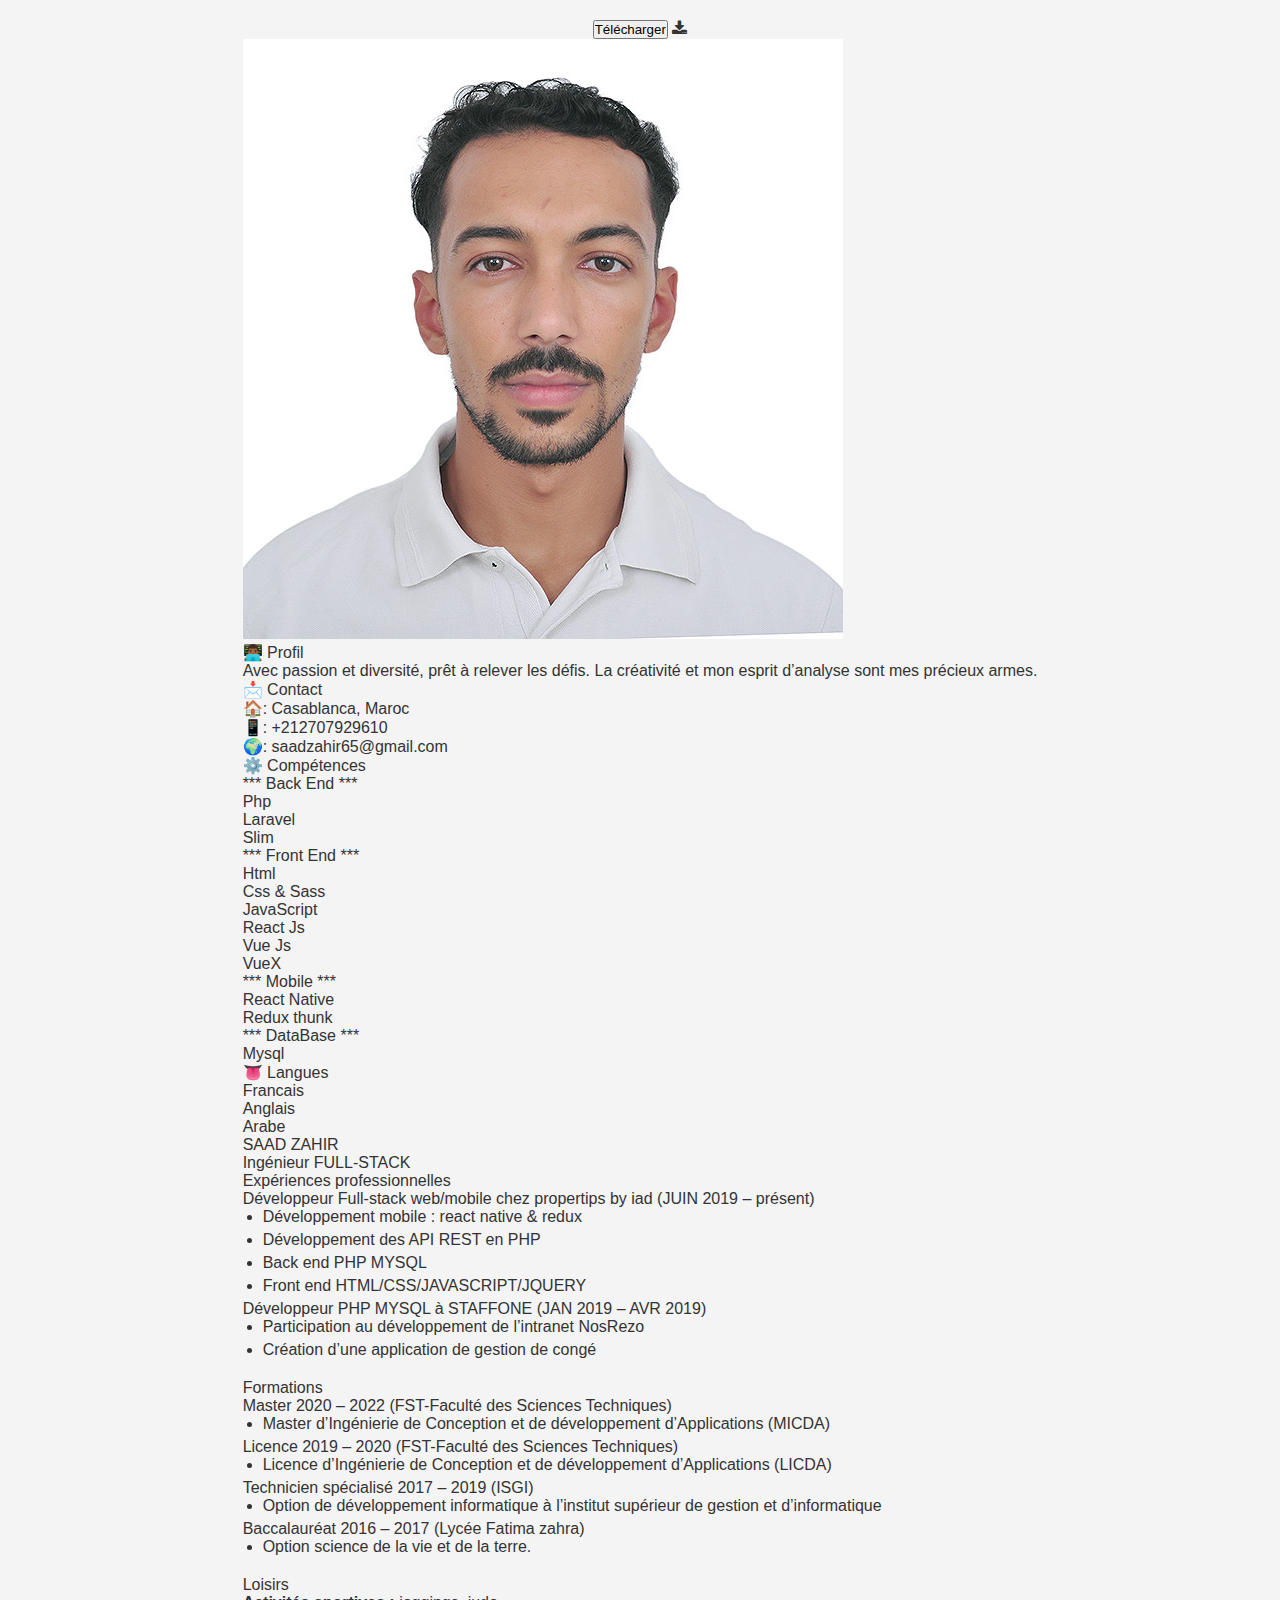
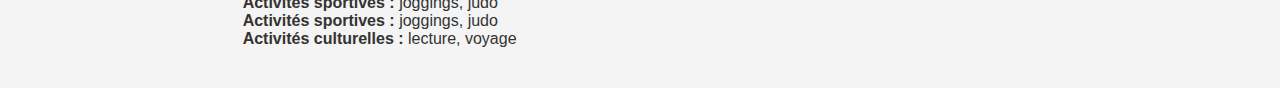
==== index_.html @ a20afd62 "new design" ====
<!DOCTYPE html>
<html lang="en">
<head>
    <meta charset="UTF-8">
    <meta http-equiv="X-UA-Compatible" content="IE=edge">
    <meta name="viewport" content="width=device-width, initial-scale=1.0">
    <link rel="stylesheet"
    href=
"https://cdnjs.cloudflare.com/ajax/libs/font-awesome/4.7.0/css/font-awesome.min.css">
    <link rel="stylesheet" href="https://fonts.googleapis.com/icon?family=Material+Icons">
    <link rel="stylesheet" href="./style/styles.css"/>

    <title>ZAHIR SAAD RESUME</title>


</head>
<!-- <input type="button" class="generatePDF" value="Télécharger" id="generatePDF"></input> -->
<div class="input-icons">
    <input type="button" class="generatePDF" value="Télécharger" id="generatePDF"></input>
    <i class="fa fa-download download">
    </i>
</div>
<body id="cv_body">
    <div id="main" class="main">
        <div class="leftBar">
            <div class="img-profil"><img src="./astess/Image/saad.jpg" alt="image saad"></div>
            <div class="title-Block">👨🏾‍💻 Profil</div>
            <p class="ligne">Avec passion et diversité, prêt à relever les défis. La
                créativité et mon esprit d’analyse sont mes précieux armes.</p>
            <div class="title-Block">📩 Contact</div>
            <p class="ligne">🏠: Casablanca, Maroc</p>
            <p class="ligne">📱: +212707929610</p>
            <p class="ligne">🌍: saadzahir65@gmail.com</p>
            <div class="title-Block">⚙️ Compétences</div>
                <!-- back End -->
                <div class="skillsChapeau">*** Back End ***</div>
                <div class="skillsProgress">
                    <div class="techName ligne">Php</div>
                    <div class="progressBarContainer">
                        <div style="width: 100%; border-top-right-radius: 50px; border-bottom-right-radius: 50px;" class="progressEmpty"></div>
                        <div style="width: 0%;" class="progressFull"></div>
                    </div>
                </div>
                <div class="skillsProgress">
                    <div class="techName ligne">Laravel</div>
                    <div class="progressBarContainer">
                        <div style="width: 90%;" class="progressEmpty"></div>
                        <div style="width: 10%;" class="progressFull"></div>
                    </div>
                </div>
                <div class="skillsProgress">
                    <div class="techName ligne">Slim</div>
                    <div class="progressBarContainer">
                        <div style="width: 90%;" class="progressEmpty"></div>
                        <div style="width: 10%;" class="progressFull"></div>
                    </div>
                </div>
                <!-- Fornt End -->
                <div class="skillsChapeau">*** Front End ***</div>
                <div class="skillsProgress">
                    <div class="techName ligne">Html</div>
                    <div class="progressBarContainer">
                        <div style="width: 100%; border-top-right-radius: 50px; border-bottom-right-radius: 50px;" class="progressEmpty"></div>
                        <div style="width: 0%;" class="progressFull"></div>
                    </div>
                </div>
                <div class="skillsProgress">
                    <div class="techName ligne">Css & Sass</div>
                    <div class="progressBarContainer">
                        <div style="width: 90%;" class="progressEmpty"></div>
                        <div style="width: 10%;" class="progressFull"></div>
                    </div>
                </div>
                <div class="skillsProgress">
                    <div class="techName ligne">JavaScript</div>
                    <div class="progressBarContainer">
                        <div style="width: 100%; border-top-right-radius: 50px; border-bottom-right-radius: 50px;" class="progressEmpty"></div>
                        <div style="width: 0%;" class="progressFull"></div>
                    </div>
                </div>
                <div class="skillsProgress">
                    <div class="techName ligne">React Js</div>
                    <div class="progressBarContainer">
                        <div style="width: 90%;" class="progressEmpty"></div>
                        <div style="width: 10%;" class="progressFull"></div>
                    </div>
                </div>
                <div class="skillsProgress">
                    <div class="techName ligne">Vue Js</div>
                    <div class="progressBarContainer">
                        <div style="width: 90%;" class="progressEmpty"></div>
                        <div style="width: 10%;" class="progressFull"></div>
                    </div>
                </div>
                <div class="skillsProgress">
                    <div class="techName ligne">VueX</div>
                    <div class="progressBarContainer">
                        <div style="width: 90%;" class="progressEmpty"></div>
                        <div style="width: 10%;" class="progressFull"></div>
                    </div>
                </div>
                <!-- Mobile -->
                <div class="skillsChapeau">*** Mobile ***</div>
                <div class="skillsProgress">
                    <div class="techName ligne">React Native</div>
                    <div class="progressBarContainer">
                        <div style="width: 100%; border-top-right-radius: 50px; border-bottom-right-radius: 50px;" class="progressEmpty"></div>
                        <div style="width: 0%;" class="progressFull"></div>
                    </div>
                </div>
                <div class="skillsProgress">
                    <div class="techName ligne">Redux thunk</div>
                    <div class="progressBarContainer">
                        <div style="width: 100%; border-top-right-radius: 50px; border-bottom-right-radius: 50px;" class="progressEmpty"></div>
                        <div style="width: 0%;" class="progressFull"></div>
                    </div>
                </div>
                <div class="skillsChapeau">*** DataBase ***</div>
                <div class="skillsProgress">
                    <div class="techName ligne">Mysql</div>
                    <div class="progressBarContainer">
                        <div style="width: 100%; border-top-right-radius: 50px; border-bottom-right-radius: 50px;" class="progressEmpty"></div>
                        <div style="width: 0%;" class="progressFull"></div>
                    </div>
                </div>
            <div class="title-Block">👅 Langues</div>
            <div class="skillsProgress">
                <div class="techName ligne">Francais</div>
                <div class="progressBarContainer">
                    <div style="width: 90%;" class="progressEmpty"></div>
                    <div style="width: 10%;" class="progressFull"></div>
                </div>
            </div>
            <div class="skillsProgress">
                <div class="techName ligne">Anglais</div>
                <div class="progressBarContainer">
                    <div style="width: 90%;" class="progressEmpty"></div>
                    <div style="width: 10%;" class="progressFull"></div>
                </div>
            </div>
            <div class="skillsProgress">
                <div class="techName ligne">Arabe</div>
                <div class="progressBarContainer">
                    <div style="width: 100%; border-top-right-radius: 50px; border-bottom-right-radius: 50px;" class="progressEmpty"></div>
                    <div style="width: 0%;" class="progressFull"></div>
                </div>
            </div>
        </div>
        <div class="bodyResume">
            <div class="cardName">
                <div class="cardNameContent">
                    <p class="name">SAAD ZAHIR</p>
                    <p class="profil">Ingénieur FULL-STACK</p>
                </div>
            </div>
            <div class="content">
                <div class="experience">
                    <div class="experienceBlock">Expériences professionnelles</div>
                    <div class="ligne"></div>
                    <div class="detailsJob">
                        <p>Développeur Full-stack web/mobile chez propertips by iad (JUIN 2019 – présent)</p>
                        <ul>
                            <li>Développement mobile : react native & redux</li>
                            <li>Développement des API REST en PHP</li>
                            <li>Back end PHP MYSQL</li>
                            <li>Front end HTML/CSS/JAVASCRIPT/JQUERY</li>
                        </ul>
                    </div>
                    <div class="detailsJob">
                        <p>Développeur PHP MYSQL à STAFFONE (JAN 2019 – AVR 2019)</p>
                        <ul>
                            <li>Participation au développement de l’intranet
                                NosRezo</li>
                            <li>Création d’une application de gestion de
                                congé</li>
                        </ul>
                    </div>
                </div>
                <div class="experience">
                    <div class="experienceBlock">Formations</div>
                    <div class="ligne"></div>
                    <div class="detailsJob">
                        <p>Master 2020 – 2022 (FST-Faculté des Sciences Techniques)</p>
                        <ul>
                            <li>Master d’Ingénierie de Conception et de
                                développement d’Applications (MICDA)</li>
                        </ul>
                    </div>
                    <div class="detailsJob">
                        <p>Licence 2019 – 2020 (FST-Faculté des Sciences Techniques)</p>
                        <ul>
                            <li>Licence d’Ingénierie de Conception et de
                                développement d’Applications (LICDA)</li>
                        </ul>
                    </div>
                    <div class="detailsJob">
                        <p>Technicien spécialisé 2017 – 2019 (ISGI)</p>
                        <ul>
                            <li>Option de développement informatique à
                                l’institut supérieur de gestion et d’informatique</li>
                        </ul>
                    </div>
                    <div class="detailsJob">

                        <p>Baccalauréat 2016 – 2017 (Lycée Fatima zahra)</p>
                        <ul>
                            <li>Option science de la vie et de la terre.</li>
                        </ul>
                    </div>
                </div>
                <div class="experience">
                    <div class="experienceBlock">Loisirs</div>
                    <div class="ligne"></div>
                    <div class="detailsJob">
                        <p><b>Activités sportives :</b> joggings, judo</p>
                        <p><b>Activités sportives :</b> joggings, judo</p>
                        <p><b>Activités culturelles :</b> lecture, voyage</p>
                    </div>
                </div>
            </div>
        </div>
    </div>
    
</body>
</html>
<script src="./javascript/telecharger.js"></script>
---- style/styles.css ----
* {
    padding: 0;
    margin: 0;
    box-sizing: border-box;
}

body {
    background-color: #f4f4f4;
    font-family: Arial, sans-serif;
    color: #333;
    display: flex;
    flex-direction: column;
    align-items: center;
    padding: 20px;
}

.container {
    display: flex;
    flex-direction: row;
    width: 80%;
    background: white;
    box-shadow: 0 0 10px rgba(0, 0, 0, 0.1);
    margin-bottom: 20px;
}

.sidebar {
    background-color: #2B3A48;
    color: white;
    padding: 20px;
    flex: 1;
}

.profile-img img {
    width: 150px;
    height: 150px;
    border-radius: 50%;
    border: 4px solid #fff;
    display: block;
    margin: 0 auto 20px;
}

.title {
    font-size: 18px;
    margin-bottom: 10px;
    text-transform: uppercase;
    border-bottom: 2px solid #fff;
    padding-bottom: 5px;
}

.subtitle {
    font-size: 16px;
    margin: 15px 0 5px;
    color: #A9CCE3;
}

.progress-bar {
    margin-bottom: 15px;
}

.progress-bar span {
    display: block;
    margin-bottom: 5px;
    font-weight: bold;
}

.progress {
    background-color: #444;
    border-radius: 50px;
    overflow: hidden;
}

.progress-full {
    background-color: #1abc9c;
    height: 8px;
    border-radius: 50px;
}

.main-content {
    flex: 2;
    padding: 20px;
}

.header {
    text-align: center;
    margin-bottom: 30px;
}

.header h1 {
    font-size: 32px;
    margin-bottom: 10px;
}

.header p {
    font-size: 18px;
    color: #555;
}

.section {
    margin-bottom: 30px;
}

.experience, .education {
    margin-bottom: 20px;
}

.experience h3, .education h3 {
    font-size: 18px;
    color: #2B3A48;
    margin-bottom: 10px;
}

.experience ul, .education ul {
    padding-left: 20px;
    list-style-type: disc;
}

.experience ul li, .education ul li {
    margin-bottom: 5px;
}

.section h2.title {
    margin-bottom: 10px;
}

.download-btn {
    background-color: #2B3A48;
    color: white;
    padding: 10px 20px;
    border: none;
    border-radius: 5px;
    cursor: pointer;
    font-size: 16px;
}

.download-btn:hover {
    background-color: #1abc9c;
}

@media (max-width: 768px) {
    .container {
        flex-direction: column;
    }
    .sidebar, .main-content {
        width: 100%;
    }
}
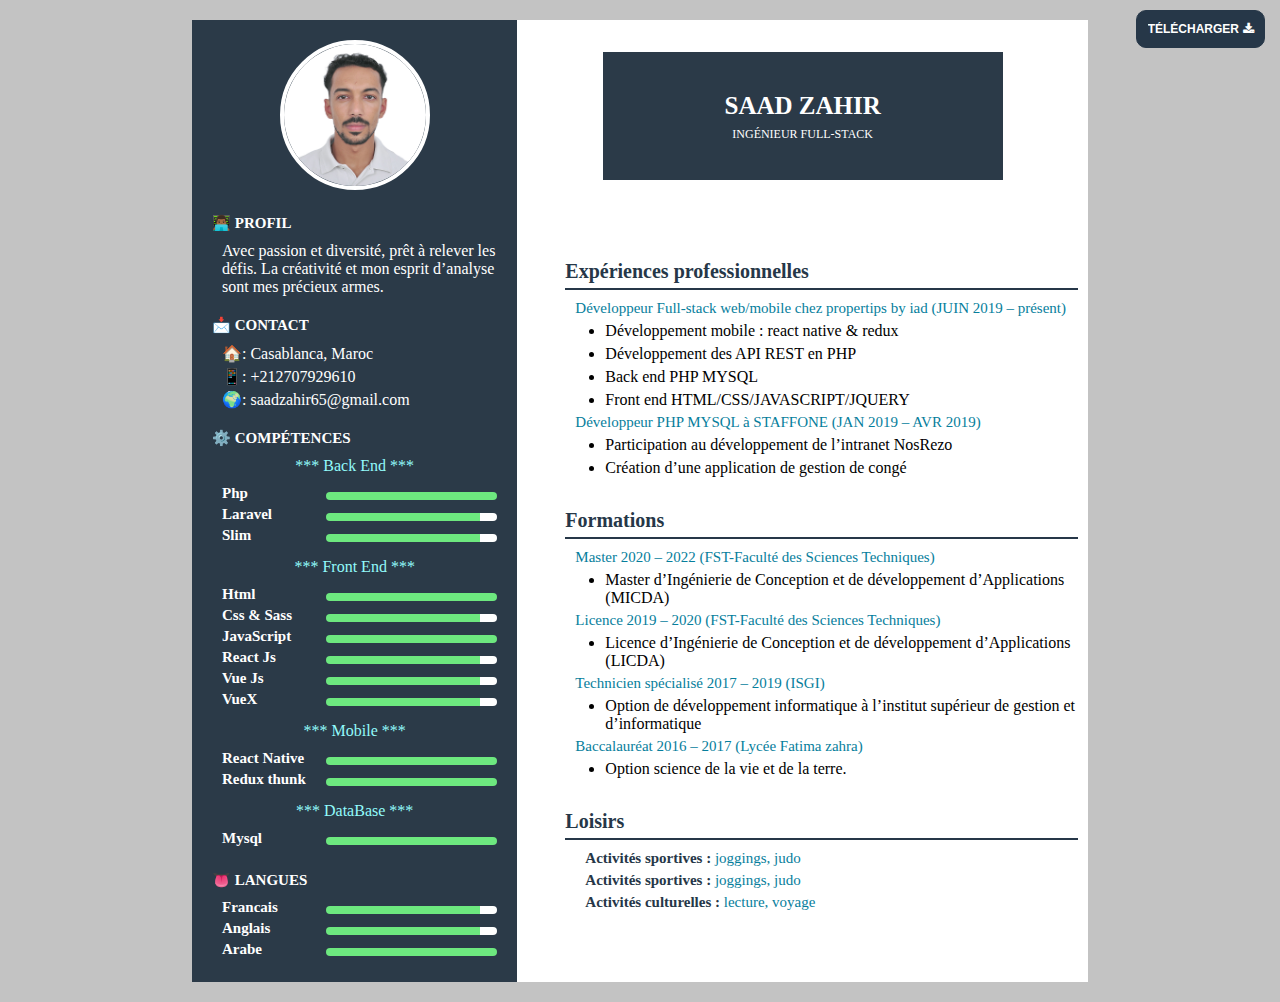
==== commit 21d31dbe: "Update index_.html" ====
--- a/index_.html
+++ b/index_.html
@@ -8,7 +8,7 @@
     href=
 "https://cdnjs.cloudflare.com/ajax/libs/font-awesome/4.7.0/css/font-awesome.min.css">
     <link rel="stylesheet" href="https://fonts.googleapis.com/icon?family=Material+Icons">
-    <link rel="stylesheet" href="./style/styles.css"/>
+    <link rel="stylesheet" href="./style/styles_.css"/>
 
     <title>ZAHIR SAAD RESUME</title>
 
--- a/style/styles_.css
+++ b/style/styles_.css
@@ -0,0 +1,208 @@
+*{
+    padding: 0px;
+    margin: 0px;
+    box-sizing: border-box;
+}
+body{
+    background-color: rgb(195, 195, 195);
+    /* align-items: center;
+    justify-content: center; */
+    }
+.main{
+    display: flex;
+    flex: 1;
+    height: 100%;
+    margin: 0px 25%;
+}
+.leftBar{
+    background-color: #2B3A48;
+    flex: 4;
+    padding: 20px;
+}
+.leftBar img{
+    height: 150px;
+    width: 150px;
+    border-radius: 50%;
+    border: 4px solid #fff;
+}
+.leftBar .img-profil{
+    text-align: center;
+}
+.leftBar .title-Block{
+ color: #fff;
+ font-size: 15px;
+ font-weight: bold;
+ margin-bottom: 10px;
+ margin-top: 20px;
+ text-transform: uppercase;
+}
+.leftBar .ligne{
+ color: #fff;
+ margin-bottom: 4px;
+ margin-left: 10px;
+}
+.skillsChapeau{
+text-align: center;
+color: rgb(146, 251, 251);
+margin: 10px 0px;
+}
+.horLine{
+    background-color: #fff;
+    height:1px;
+    width: 10px;
+}
+.skillsProgress{
+    display: flex;
+    text-align: center;
+    justify-content: space-between;
+}
+.techName{
+    font-size: 15px;
+    font-weight: bold;
+    color: #fff;
+    margin-bottom: 15px;
+}
+.progressBarContainer{
+    align-items: center;
+    width: 60%;
+    display: flex;
+}
+.progressEmpty{
+    background-color: rgb(109, 232, 127);
+    height: 8px;
+    width: 80%;
+    border-top-left-radius: 50px;
+    border-bottom-left-radius: 50px;
+}
+.progressFull{
+    background-color: #fff;
+    height: 8px;
+    width: 20%;
+    border-top-right-radius: 50px;
+    border-bottom-right-radius: 50px;
+}
+.bodyResume{
+    flex: 8;
+    background-color: #fff;
+    
+}
+.cardName{
+    width: 100%;
+    height: 12rem;
+    justify-content: center;
+    align-items: center;
+    display: flex;
+}
+.cardNameContent{
+    background-color: #2B3A48;
+    height: 8rem;
+    width: 25rem;
+    padding-top: 2.5rem;
+    text-align: center;
+}
+.cardNameContent .name{
+    color: #fff;
+    font-size: 25px;
+    font-weight: bold;
+    margin-bottom: 7px;
+}
+.cardNameContent .profil{
+    color: #fff;
+    font-size: 12px;
+    /* font-weight: bold; */
+    text-transform: uppercase;
+}
+.content{
+    margin-left: 3rem;
+    margin-top: 3rem;
+    padding-right: 10px;
+}
+.content .experienceBlock{
+    font-size: 20px;
+    color: #263748;
+    font-weight: bold;
+    margin-top: 3rem;
+}
+.content .ligne{
+    height: 2px;
+    width: 100%;
+    background-color: #263748;
+    margin: 5px 0px 10px 0px;
+}
+.detailsJob p{
+    color: #067E9C;
+    font-size: 15px;
+    margin-bottom: 5px;
+    margin-left: 10px;
+}
+.detailsJob b{
+    color: #263748;
+    font-size: 15px;
+    margin-bottom: 5px;
+    margin-left: 10px;
+}
+.detailsJob ul{
+    margin-left: 40px;
+}
+.detailsJob li{
+    margin-bottom: 5px;
+}
+.input-icons{
+    background-color: #263748;
+    color: #fff;
+    padding: 10px;
+    font-size: 12px;
+    border-radius: 10px;
+    border: 1px solid #263748;
+    font-weight: bold;
+    text-transform: uppercase;
+    position:absolute;
+    top:10px;
+    right:15px;
+    display : 'block';
+}
+.generatePDF{
+    background-color: #263748;
+    color: #fff;
+    font-size: 12px;
+    border: 1px solid #263748;
+    font-weight: bold;
+    text-transform: uppercase;
+}
+/* #111421 */
+@media(max-width:1300px){
+    .main{
+        margin: 20px 15%;
+    }
+    .content .experienceBlock{
+        margin-top: 2rem;
+    }
+}
+@media(max-width:888px){
+    .main{
+        margin: 0px;
+
+    }
+    .content{
+        margin-left: 1rem;
+        margin-top: 1rem;
+    }
+    .content .experienceBlock{
+        margin-top: 1rem;
+    }
+}
+@media print {
+    /* Example customizations */
+    body {
+      margin: none;
+      padding: none;
+      font-size: 12pt;
+      background-color: white;
+    }
+    .main{
+        height: 100%;
+    }
+    .leftBar{
+        padding: 15px;
+    }
+  }